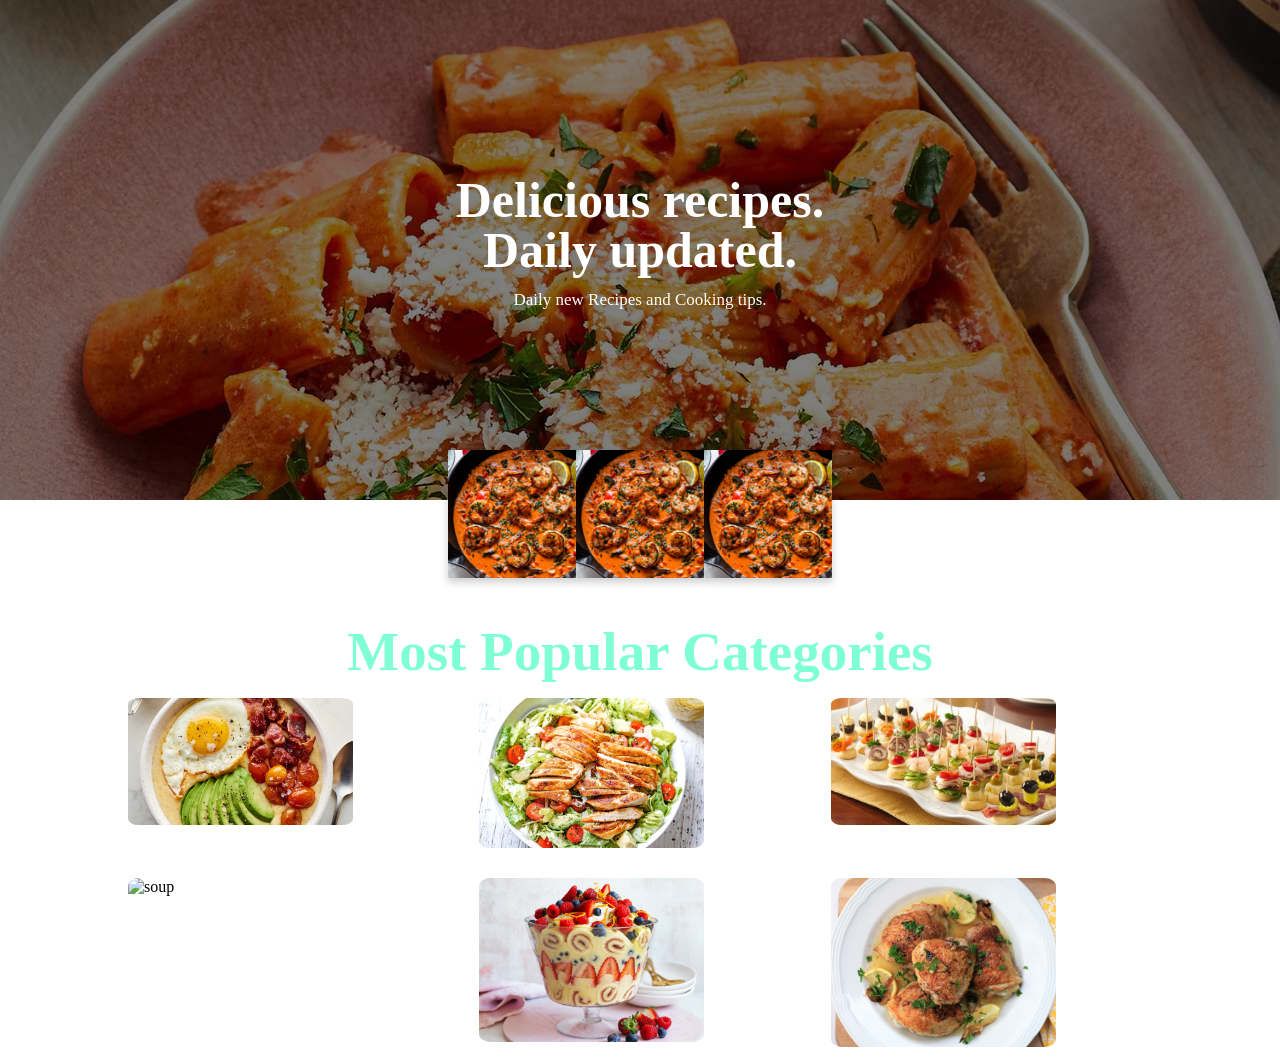
==== index.html @ c6e126df "recipewebsite" ====
<!DOCTYPE html>
<html lang="en">

<head>
    <meta charset="UTF-8">
    <meta http-equiv="X-UA-Compatible" content="IE=edge">
    <meta name="viewport" content="width=device-width, initial-scale=1.0">
    <title>Document</title>
    <link rel="stylesheet" href="css/home.css">
</head>

<body>
    <header>
        <div class="main_image">
            <img class="first_image" src="images/pasta.jpg" alt="main iamge" />
            <div class="main_caption">
                <h1 class="span_heading">Delicious recipes.</h1>
                <h1 class="span_heading">Daily updated.</h1>
                <span class="span_subheading">Daily new Recipes and Cooking tips.</span>
            </div>
        </div>
        <div class="sub_image">
            <img class="overlay_image sub_image_first" src="images/GarlicPaprikaShrimpSkillet_Square.jpg" alt="shrimp recipe">
            <img class="overlay_image sub_image_second" src="images/GarlicPaprikaShrimpSkillet_Square.jpg" alt="shrimp recipe">
            <img class="overlay_image sub_image_third" src="images/GarlicPaprikaShrimpSkillet_Square.jpg" alt="shrimp recipe">
        </div>
        
    </header>
    <section>
    
    <div class="categories">
        <h1>Most Popular Categories</h1>
        <div class="image_category">
            <img class="boxes box1" src="images/breakfast.jpg" alt="breakfast">
            <img class="boxes box2" src="images/salad.jpg" alt="salad">
            <img class="boxes box3" src="images/apetizer.jpg" alt="appetizer">
            <img class="boxes box4" src="images/soup.jpg" alt="soup">
            <img class="boxes box5" src="images/dessert.jpeg" alt="dessert">
            <img class="boxes box6" src="images/maindish.jpg" alt="maindish">
        </div>
    </div>
    </section>
</body>

</html>
---- css/home.css ----
* {
  margin: 0;
}
header {
  margin: 0;
  width: 100%;
  margin-bottom: 120px;
}

.main_image {
  margin: 0;
  width: 100%;
  height: 500px;
  overflow: hidden;
  position: relative;
  text-align: center;
  color: white;
  z-index: 0;
}
.main_image .first_image {
  min-width: 100%;
  filter: brightness(50%);
}
.main_image .main_caption {
  position: absolute;
  top: 50%;
  left: 50%;
  transform: translate(-50%, -50%);
  line-height: 50px;
}
.main_caption .span_heading {
  font-size: 50px;
}
.main_caption .span_subheading {
  font-size: 17px;
}
.sub_image {
  position: absolute;
  display: flex;
  justify-content: center;
  top: 450px;
  /* left:40%; */
  /* top:-20px; */
}
.overlay_image {
  width: 10%;
  /* height:10%; */
  box-shadow: 0 4px 8px 0 rgba(0, 0, 0, 0.2);
  /* padding-right: -10px; */
}
.sub_image_first {
  height: 9%;
}
.sub_image_second {
  height: 10%;
}
.sub_image_third {
  height: 9%;
}
.categories {
  margin-top: 20px;
  display: flex;
  justify-content: center;
  flex-direction: column;
  align-items: center;
}
.categories h1 {
  color: aquamarine;
  font-size: 55px;
}

.image_category {
  display: grid;
  grid-template-columns: repeat(3, 1fr);
  grid-template-rows: auto;
  grid-template-areas:
    "box1 box2 box3"
    "box4 box5 box6";
  gap: 30px;
  padding: 15px;
  margin: auto;
  width: 80%;

}
.boxes {
  width: 70%;
  /* height: 60%; */
  border-radius: 5%;
}
.box1 {
  grid-area: box1;
}
.box2 {
  grid-area: box2;
}
.box3 {
  grid-area: box3;
}
.box4 {
  grid-area: box4;
}
.box5 {
  grid-area: box5;
}
.box6 {
  grid-area: box6;
}
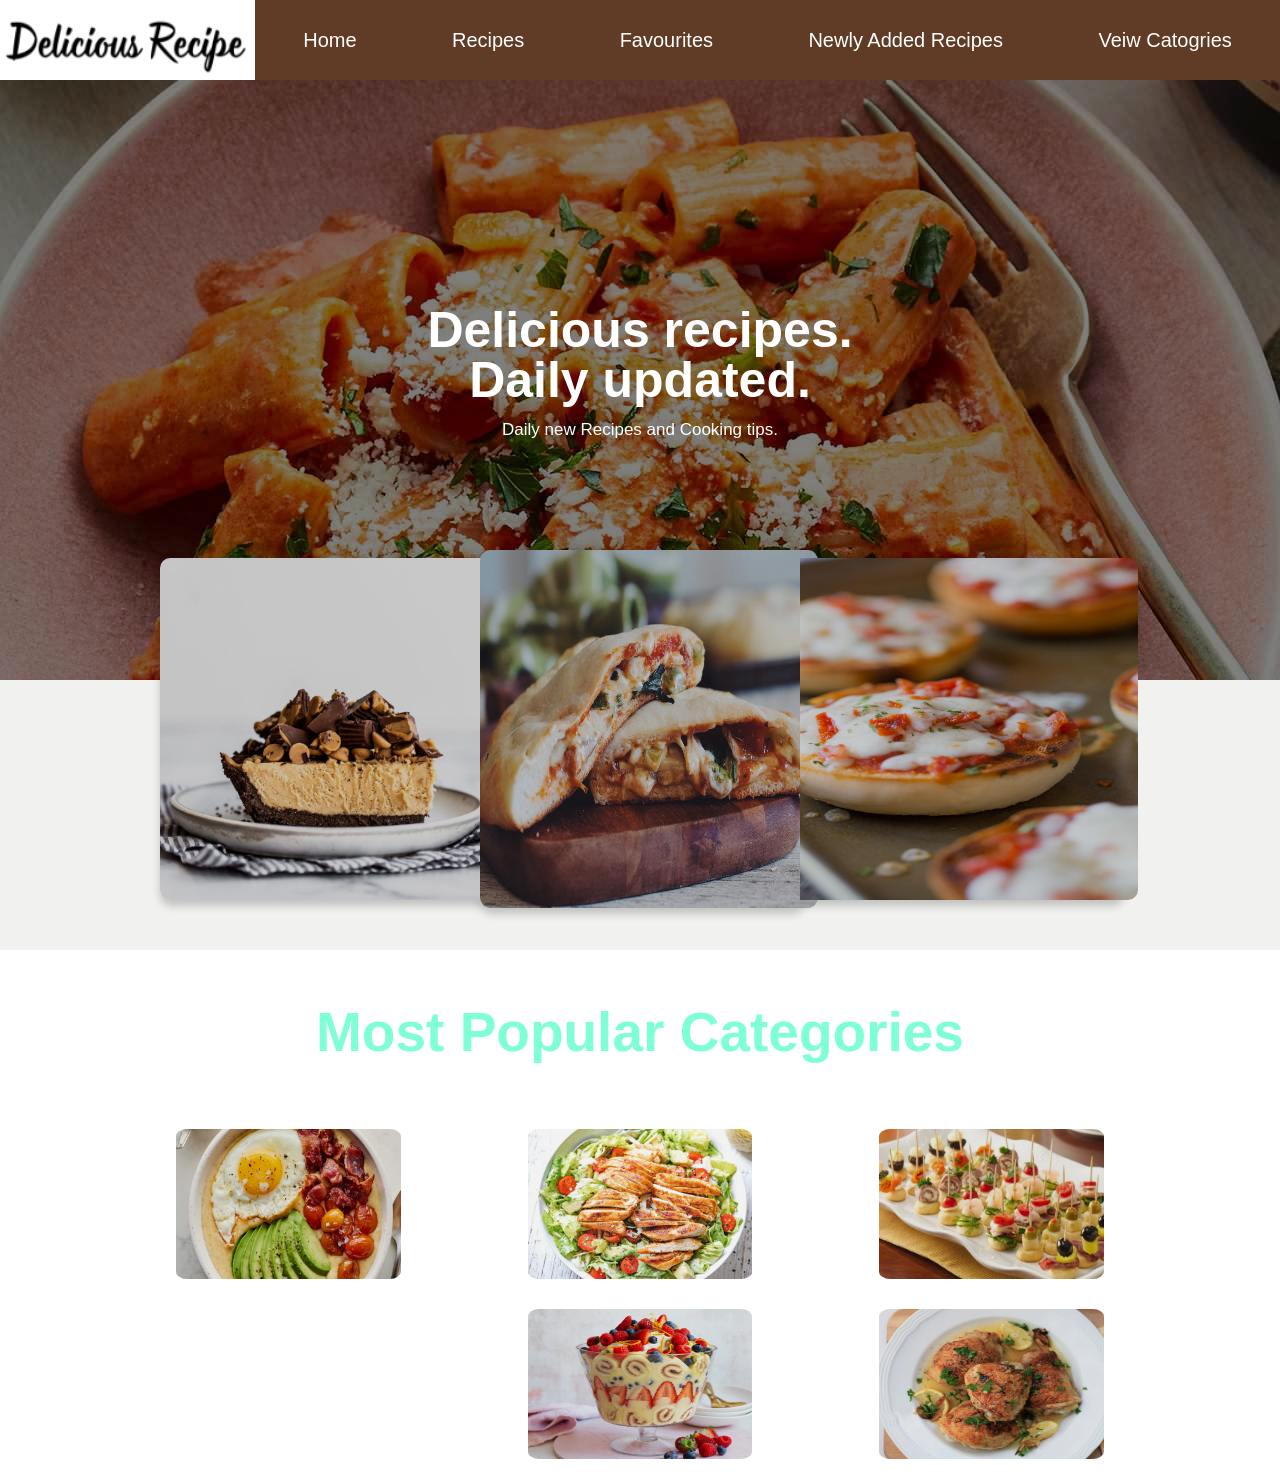
==== commit 8c887b19: "receipe website" ====
--- a/index.html
+++ b/index.html
@@ -11,6 +11,17 @@
 
 <body>
     <header>
+        <nav class="main_nav">
+            <div class="logo"><img src="images/logo.PNG"></div>
+            <div class="nav_container">
+                <div class="flexed_div"><a href="#">Home</a></div>
+                <div class="flexed_div"><a href="#">Recipes</a></div>
+                <div class="flexed_div"><a href="#">Favourites</a></div>
+                <div class="flexed_div"><a href="#">Newly Added Recipes</a></div>
+                <div class="flexed_div"><a href="#">Veiw Catogries</a></div>
+
+            </div>
+        </nav>
         <div class="main_image">
             <img class="first_image" src="images/pasta.jpg" alt="main iamge" />
             <div class="main_caption">
@@ -20,25 +31,64 @@
             </div>
         </div>
         <div class="sub_image">
-            <img class="overlay_image sub_image_first" src="images/GarlicPaprikaShrimpSkillet_Square.jpg" alt="shrimp recipe">
-            <img class="overlay_image sub_image_second" src="images/GarlicPaprikaShrimpSkillet_Square.jpg" alt="shrimp recipe">
-            <img class="overlay_image sub_image_third" src="images/GarlicPaprikaShrimpSkillet_Square.jpg" alt="shrimp recipe">
+            <div class="overlay_image overlay_image_first">
+                <img class="sub_image_first" src="images/peanut-butter-pie.webp" alt="">
+                <div>
+
+                </div>
+            </div>
+            <div class="overlay_image overlay_image_second">
+                <img class="sub_image_second" src="images/hot-pocket.jpg" alt="">
+            </div>
+            <div class="overlay_image overlay_image_third">
+                <img class="sub_image_third" src="images/bagel-pizza.jpg" alt="">
+            </div>
         </div>
-        
+
     </header>
     <section>
-    
-    <div class="categories">
-        <h1>Most Popular Categories</h1>
-        <div class="image_category">
-            <img class="boxes box1" src="images/breakfast.jpg" alt="breakfast">
-            <img class="boxes box2" src="images/salad.jpg" alt="salad">
-            <img class="boxes box3" src="images/apetizer.jpg" alt="appetizer">
-            <img class="boxes box4" src="images/soup.jpg" alt="soup">
-            <img class="boxes box5" src="images/dessert.jpeg" alt="dessert">
-            <img class="boxes box6" src="images/maindish.jpg" alt="maindish">
+
+        <div class="categories">
+            <h1>Most Popular Categories</h1>
+            <div class="image_category">
+                <div class="boxes box1">
+                    <div class="overlay_box">
+                        <span>Breakfast</span>
+                        <a href="#">View all recipes</a>
+                    </div>
+                </div>
+                <div class="boxes box2">
+                    <div class="overlay_box">
+                        <span>Salad</span>
+                        <a href="#">View all recipes</a>
+                    </div>
+                </div>
+                <div class="boxes box3">
+                    <div class="overlay_box">
+                        <span>Appetizer</span>
+                        <a href="#">View all recipes</a>
+                    </div>
+                </div>
+                <div class="boxes box4">
+                    <div class="overlay_box">
+                        <span>Soup</span>
+                        <a href="#">View all recipes</a>
+                    </div>
+                </div>
+                <div class="boxes box5">
+                    <div class="overlay_box">
+                        <span>Dessert</span>
+                        <a href="#">View all recipes</a>
+                    </div>
+                </div>
+                <div class="boxes box6">
+                    <div class="overlay_box">
+                        <span>Main Dish</span>
+                        <a href="#">View all recipes</a>
+                    </div>
+                </div>
+            </div>
         </div>
-    </div>
     </section>
 </body>
 
--- a/css/home.css
+++ b/css/home.css
@@ -1,16 +1,47 @@
 * {
   margin: 0;
 }
+body {
+  background-color: #f1f1ef;
+  font-family: sans-serif;
+}
 header {
   margin: 0;
   width: 100%;
-  margin-bottom: 120px;
+  margin-bottom: 270px;
+}
+.main_nav {
+  background-color: #603c26;
+  color: whitesmoke;
+  font-size: 20px;
+  height: 80px;
+  display: flex;
+}
+.logo img {
+  /* font-family: "Brush Script MT", cursive; */
+  height:80px;
+  width:255px;
+  /* font-family: "Trattatello", fantasy; */
+}
+.nav_container {
+  margin: auto;
+  width: 80%;
+  height: 80px;
+  text-align: center;
+  display: flex;
+  justify-content: space-around;
+  align-items: center;
+  align-content: center;
+}
+.nav_container a {
+  text-decoration: none;
+  color: white;
 }
 
 .main_image {
   margin: 0;
   width: 100%;
-  height: 500px;
+  height: 600px;
   overflow: hidden;
   position: relative;
   text-align: center;
@@ -38,27 +69,49 @@
   position: absolute;
   display: flex;
   justify-content: center;
-  top: 450px;
-  /* left:40%; */
-  /* top:-20px; */
+  top: 550px;
+  width: 100%;
+  align-items: center;
 }
 .overlay_image {
-  width: 10%;
-  /* height:10%; */
-  box-shadow: 0 4px 8px 0 rgba(0, 0, 0, 0.2);
-  /* padding-right: -10px; */
+  width: 25%;
+  box-shadow: 2px 4px 8px 2px rgba(0, 0, 0, 0.2);
+}
+.overlay_image_first {
+  height: 342px;
+  border-radius: 3% 0 0 3%;
 }
 .sub_image_first {
-  height: 9%;
+  height: 342px;
+  width: 338px;
+  border-radius: 3% 0 0 3%;
+  filter: brightness(80%);
+}
+.overlay_image_second {
+  height: 358px;
+  border-radius: 3%;
 }
 .sub_image_second {
-  height: 10%;
+  height: 358px;
+  border-radius: 3%;
+  width: 338px;
+  filter: brightness(80%);
+}
+.overlay_image_third {
+  height: 342px;
+  border-radius: 0 3% 3% 0;
 }
 .sub_image_third {
-  height: 9%;
+  height: 342px;
+  border-radius: 0 3% 3% 0;
+  width: 338px;
+  filter: brightness(80%);
+}
+section {
+  background-color: white;
 }
 .categories {
-  margin-top: 20px;
+  /* margin-top: 50px; */
   display: flex;
   justify-content: center;
   flex-direction: column;
@@ -67,6 +120,7 @@
 .categories h1 {
   color: aquamarine;
   font-size: 55px;
+  margin: 50px 0 50px 0;
 }
 
 .image_category {
@@ -80,28 +134,82 @@
   padding: 15px;
   margin: auto;
   width: 80%;
-
+  justify-items: center;
 }
 .boxes {
   width: 70%;
-  /* height: 60%; */
+  height: 150px;
   border-radius: 5%;
+  position: relative;
+  /* background-color: antiquewhite; */
+}
+.overlay_box {
+  display: flex;
+  flex-direction: column;
+  justify-content: end;
+  align-items: flex-start;
+  position: absolute;
+  bottom: 0;
+  filter: brightness(100%);
+  background: rgb(0, 0, 0);
+  background: rgba(0, 0, 0, 0.5); /* Black see-through */
+  color: #f1f1f1;
+  width: 100%;
+  transition: 0.5s ease;
+  opacity: 0;
+  color: white;
+}
+.overlay_box span {
+  font-size: 27px;
+  padding-left: 10px;
+
+  color: white;
+  /* opacity: 0; */
+}
+.overlay_box a {
+  text-decoration: none;
+  color: white;
+  font-size: 14px;
+  padding-left: 10px;
+  padding-bottom: 10px;
+  /* opacity: 0; */
+}
+.boxes:hover .overlay_box {
+  opacity: 1;
 }
 .box1 {
   grid-area: box1;
+  background-image: url("../images/breakfast.jpg");
+  background-size: 238px 150px;
+  filter: brightness(90%);
 }
 .box2 {
   grid-area: box2;
+  background-image: url("../images/salad.jpg");
+  background-size: 238px 150px;
+  filter: contrast(90%);
 }
 .box3 {
   grid-area: box3;
+  background-image: url("../images/apetizer.jpg");
+  background-size: 238px 150px;
+  filter: brightness(90%);
 }
 .box4 {
   grid-area: box4;
+  background-image: url("../images/soup.jpg");
+  background-size: 238px 150px;
+  filter: brightness(90%);
 }
 .box5 {
   grid-area: box5;
+  background-image: url("../images/dessert.jpeg");
+  background-size: 238px 150px;
+  filter: brightness(90%);
 }
 .box6 {
   grid-area: box6;
-}
+  background-image: url("../images/maindish.jpg");
+  background-size: 238px 150px;
+  filter: brightness(90%);
+}
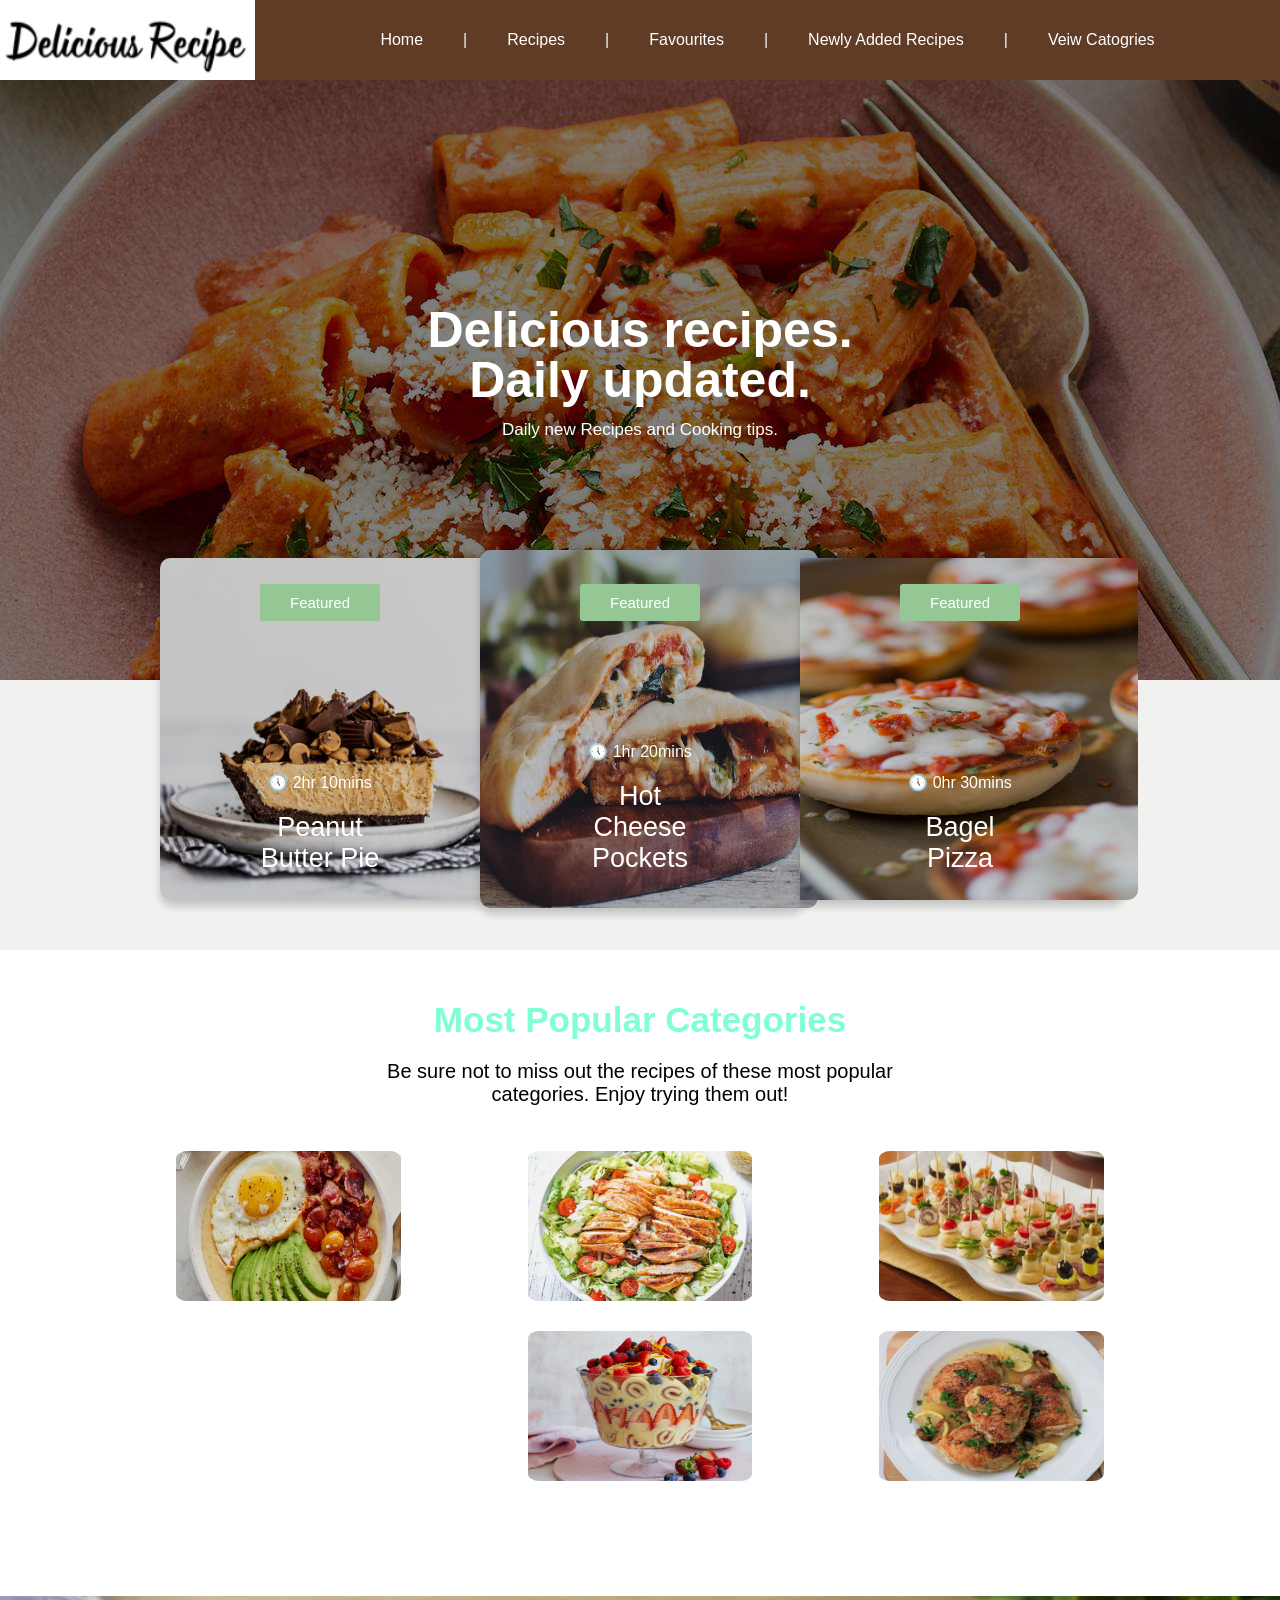
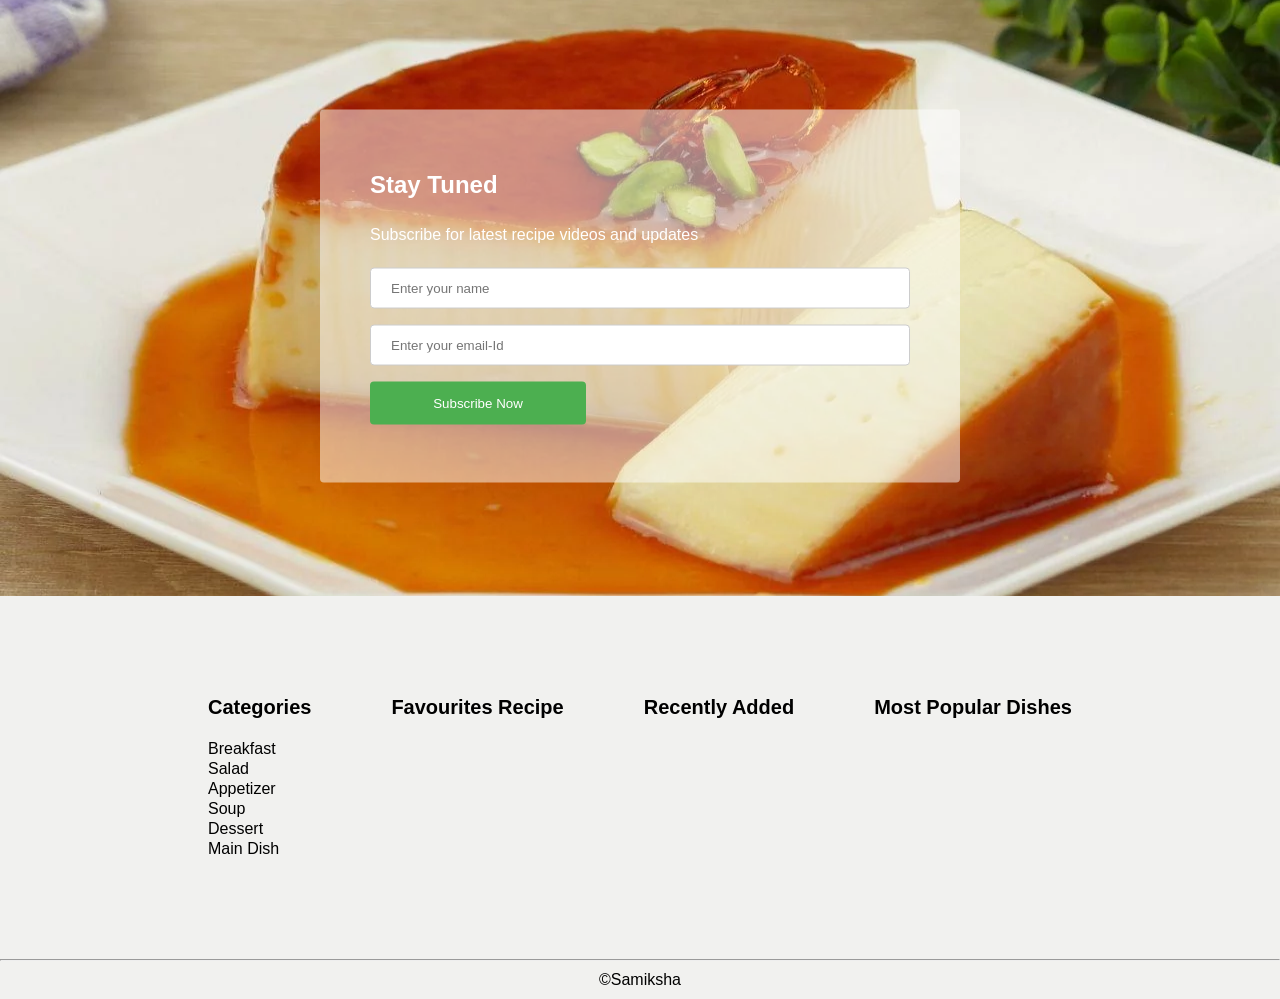
==== commit dca06c39: "recipe websiste" ====
--- a/index.html
+++ b/index.html
@@ -14,10 +14,10 @@
         <nav class="main_nav">
             <div class="logo"><img src="images/logo.PNG"></div>
             <div class="nav_container">
-                <div class="flexed_div"><a href="#">Home</a></div>
-                <div class="flexed_div"><a href="#">Recipes</a></div>
-                <div class="flexed_div"><a href="#">Favourites</a></div>
-                <div class="flexed_div"><a href="#">Newly Added Recipes</a></div>
+                <div class="flexed_div"><a href="#">Home</a><span>|</span></div>
+                <div class="flexed_div"><a href="#">Recipes</a><span>|</span></div>
+                <div class="flexed_div"><a href="#">Favourites</a><span>|</span></div>
+                <div class="flexed_div"><a href="#">Newly Added Recipes</a><span>|</span></div>
                 <div class="flexed_div"><a href="#">Veiw Catogries</a></div>
 
             </div>
@@ -33,23 +33,49 @@
         <div class="sub_image">
             <div class="overlay_image overlay_image_first">
                 <img class="sub_image_first" src="images/peanut-butter-pie.webp" alt="">
-                <div>
-
-                </div>
+                <a href="#">
+                    <div class="overlay_desc">
+                        <span class="featured">Featured</span>
+                        <div>
+                            <div class="timing">&#128340;&nbsp;2hr 10mins</div>
+                            <div class="dish_name">Peanut Butter Pie</div>
+                        </div>
+                    </div>
+                </a>
             </div>
             <div class="overlay_image overlay_image_second">
                 <img class="sub_image_second" src="images/hot-pocket.jpg" alt="">
+                <a href="#">
+                    <div class="overlay_desc">
+                        <span class="featured">Featured</span>
+                        <div>
+                            <div class="timing">&#128340;&nbsp;1hr 20mins</div>
+                            <div class="dish_name">Hot Cheese Pockets</div>
+                        </div>
+                    </div>
+                </a>
             </div>
             <div class="overlay_image overlay_image_third">
                 <img class="sub_image_third" src="images/bagel-pizza.jpg" alt="">
+                <a href="#">
+                    <div class="overlay_desc">
+                        <span class="featured">Featured</span>
+                        <div>
+                            <div class="timing">&#128340;&nbsp;0hr 30mins</div>
+                            <div class="dish_name">Bagel Pizza</div>
+                        </div>
+                    </div>
+                </a>
             </div>
         </div>
 
     </header>
-    <section>
+    <section class="category_section">
 
         <div class="categories">
-            <h1>Most Popular Categories</h1>
+            <h2>Most Popular Categories</h2>
+            <div class="categories_subhead">Be sure not to miss out the recipes of these most popular categories. Enjoy
+                trying them out!</div>
             <div class="image_category">
                 <div class="boxes box1">
                     <div class="overlay_box">
@@ -90,6 +116,41 @@
             </div>
         </div>
     </section>
+    <section class="subscription">
+        <div class="main_image">
+            <img src="images/creme-caramel-custard.webp" alt="shrimp">
+            <div class="main_caption newsletter_box">
+                <h1>Stay Tuned</h1>
+                <div>Subscribe for latest recipe videos and updates</div>
+                <form>
+                    <input class="input_box" type="text" placeholder="Enter your name">
+                    <input class="input_box" type="text" placeholder="Enter your email-Id">
+                    <button class="subscribe_button">Subscribe Now</button>
+                </form>
+            </div>
+        </div>
+    </section>
+    <footer>
+        <div class="container">
+            <div class="footer_categories"><b>Categories</b>
+                <ul>
+                    <li>Breakfast</li>
+                    <li>Salad</li>
+                    <li>Appetizer</li>
+                    <li>Soup</li>
+                    <li>Dessert</li>
+                    <li>Main Dish</li>
+                </ul>
+            </div>
+            <div class="footer_categories"><b>Favourites Recipe</b></div>
+            <div class="footer_categories"><b>Recently Added</b></div>
+            <div class="footer_categories"><b>Most Popular Dishes</b></div>
+
+        </div>
+        <hr>
+        <div class="copyright">&copy;Samiksha</div>
+    </footer>
+
 </body>
 
 </html>
--- a/css/home.css
+++ b/css/home.css
@@ -13,7 +13,7 @@
 .main_nav {
   background-color: #603c26;
   color: whitesmoke;
-  font-size: 20px;
+  /* font-size: 20px; */
   height: 80px;
   display: flex;
 }
@@ -29,13 +29,17 @@
   height: 80px;
   text-align: center;
   display: flex;
-  justify-content: space-around;
+  justify-content: center;
   align-items: center;
   align-content: center;
 }
 .nav_container a {
   text-decoration: none;
   color: white;
+}
+.nav_container span{
+  padding-left: 40px;
+  padding-right: 40px;
 }
 
 .main_image {
@@ -76,6 +80,37 @@
 .overlay_image {
   width: 25%;
   box-shadow: 2px 4px 8px 2px rgba(0, 0, 0, 0.2);
+  position: relative;
+  text-align: center;
+  color: white;
+  z-index: 0;
+}
+.overlay_image a{
+  text-decoration: none;
+  color: white;
+}
+.overlay_image .overlay_desc{
+  height:330px;
+  position: absolute;
+  top: 50%;
+  left: 50%;
+  transform: translate(-50%, -50%);
+  display: flex;
+  flex-direction: column;
+  justify-content: space-between;
+}
+
+.featured{
+  background-color: rgb(149, 199, 149);
+  padding: 10px;
+  margin: 20px;
+  border-radius: 3px;
+  font-size: 15px;
+}
+.dish_name{
+  font-size: 27px;
+  /* padding: 10px; */
+  margin: 20px;
 }
 .overlay_image_first {
   height: 342px;
@@ -107,8 +142,9 @@
   width: 338px;
   filter: brightness(80%);
 }
-section {
+.category_section {
   background-color: white;
+  padding-bottom: 100px;
 }
 .categories {
   /* margin-top: 50px; */
@@ -117,10 +153,17 @@
   flex-direction: column;
   align-items: center;
 }
-.categories h1 {
+.categories h2 {
   color: aquamarine;
-  font-size: 55px;
-  margin: 50px 0 50px 0;
+  font-size: 35px;
+  margin: 50px 0 20px 0;
+}
+.categories .categories_subhead{
+  font-size: 20px;
+  font-weight: 100;
+  margin-bottom: 30px;
+  width:40%;
+  text-align: center;
 }
 
 .image_category {
@@ -213,3 +256,56 @@
   background-size: 238px 150px;
   filter: brightness(90%);
 }
+ .subscription{
+  width: 100%;
+  height:600px;
+}
+.subscription img{
+  width: 100%;
+  height:650px !important;
+}
+.newsletter_box{
+  background-color: rgba(255,255,255,.5);
+  text-align: left;
+  padding:50px 50px;
+  border-radius: 4px;
+}
+.newsletter_box .input_box{
+  width: 100%;
+  padding: 12px 20px;
+  margin: 8px 0;
+  display: inline-block;
+  border: 1px solid #ccc;
+  border-radius: 4px;
+  box-sizing: border-box;
+}
+.subscribe_button{
+  width: 40%;
+  background-color: #4CAF50;
+  color: white;
+  padding: 14px 20px;
+  margin: 8px 0;
+  border: none;
+  border-radius: 4px;
+  cursor: pointer;
+}
+footer .container{
+  margin:auto;
+  width: 80%;
+  padding: 100px;
+  display: flex;
+  justify-content: space-evenly;
+}
+.footer_categories b{
+  font-size: 20px;
+}
+footer .footer_categories ul{
+  list-style: none;
+  padding-inline-start: 0px;
+  padding-top: 20px;
+  line-height: 20px;
+}
+.copyright{
+  padding: 10px;
+  text-align: center;
+}
